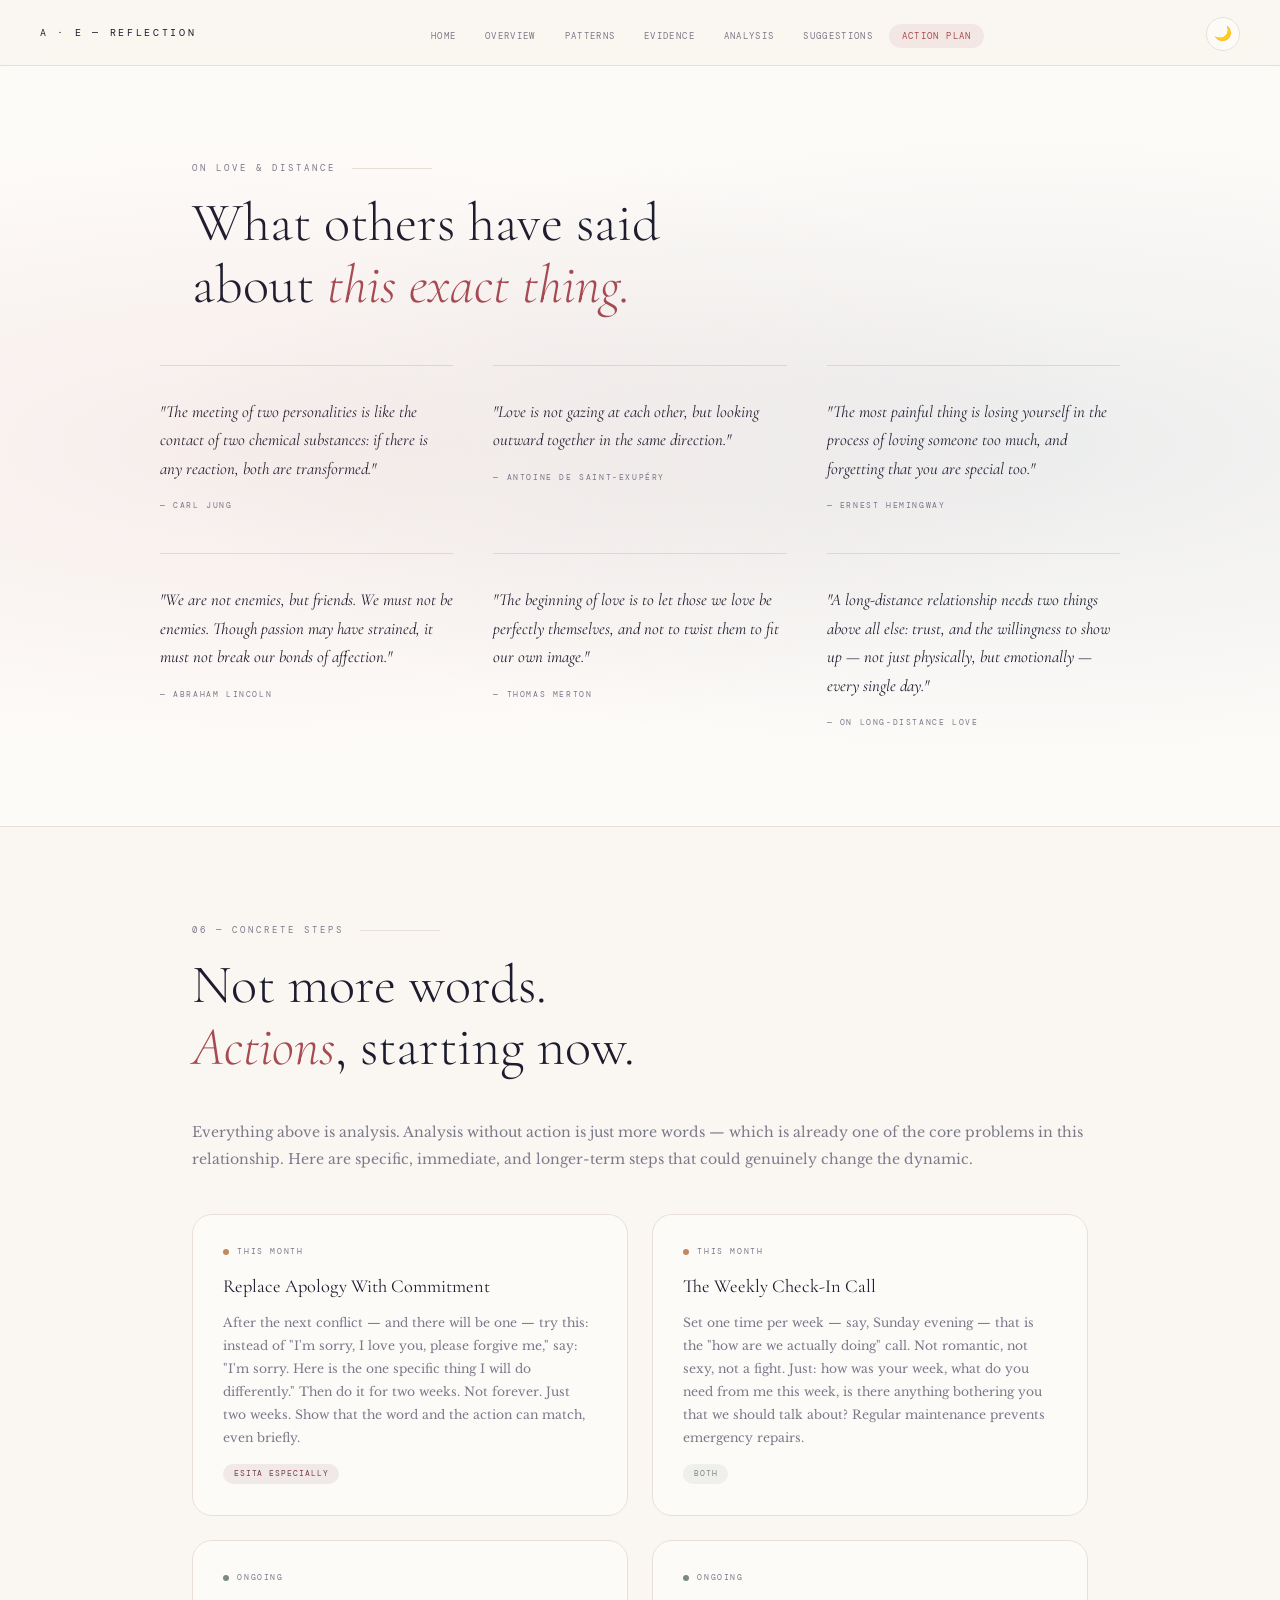
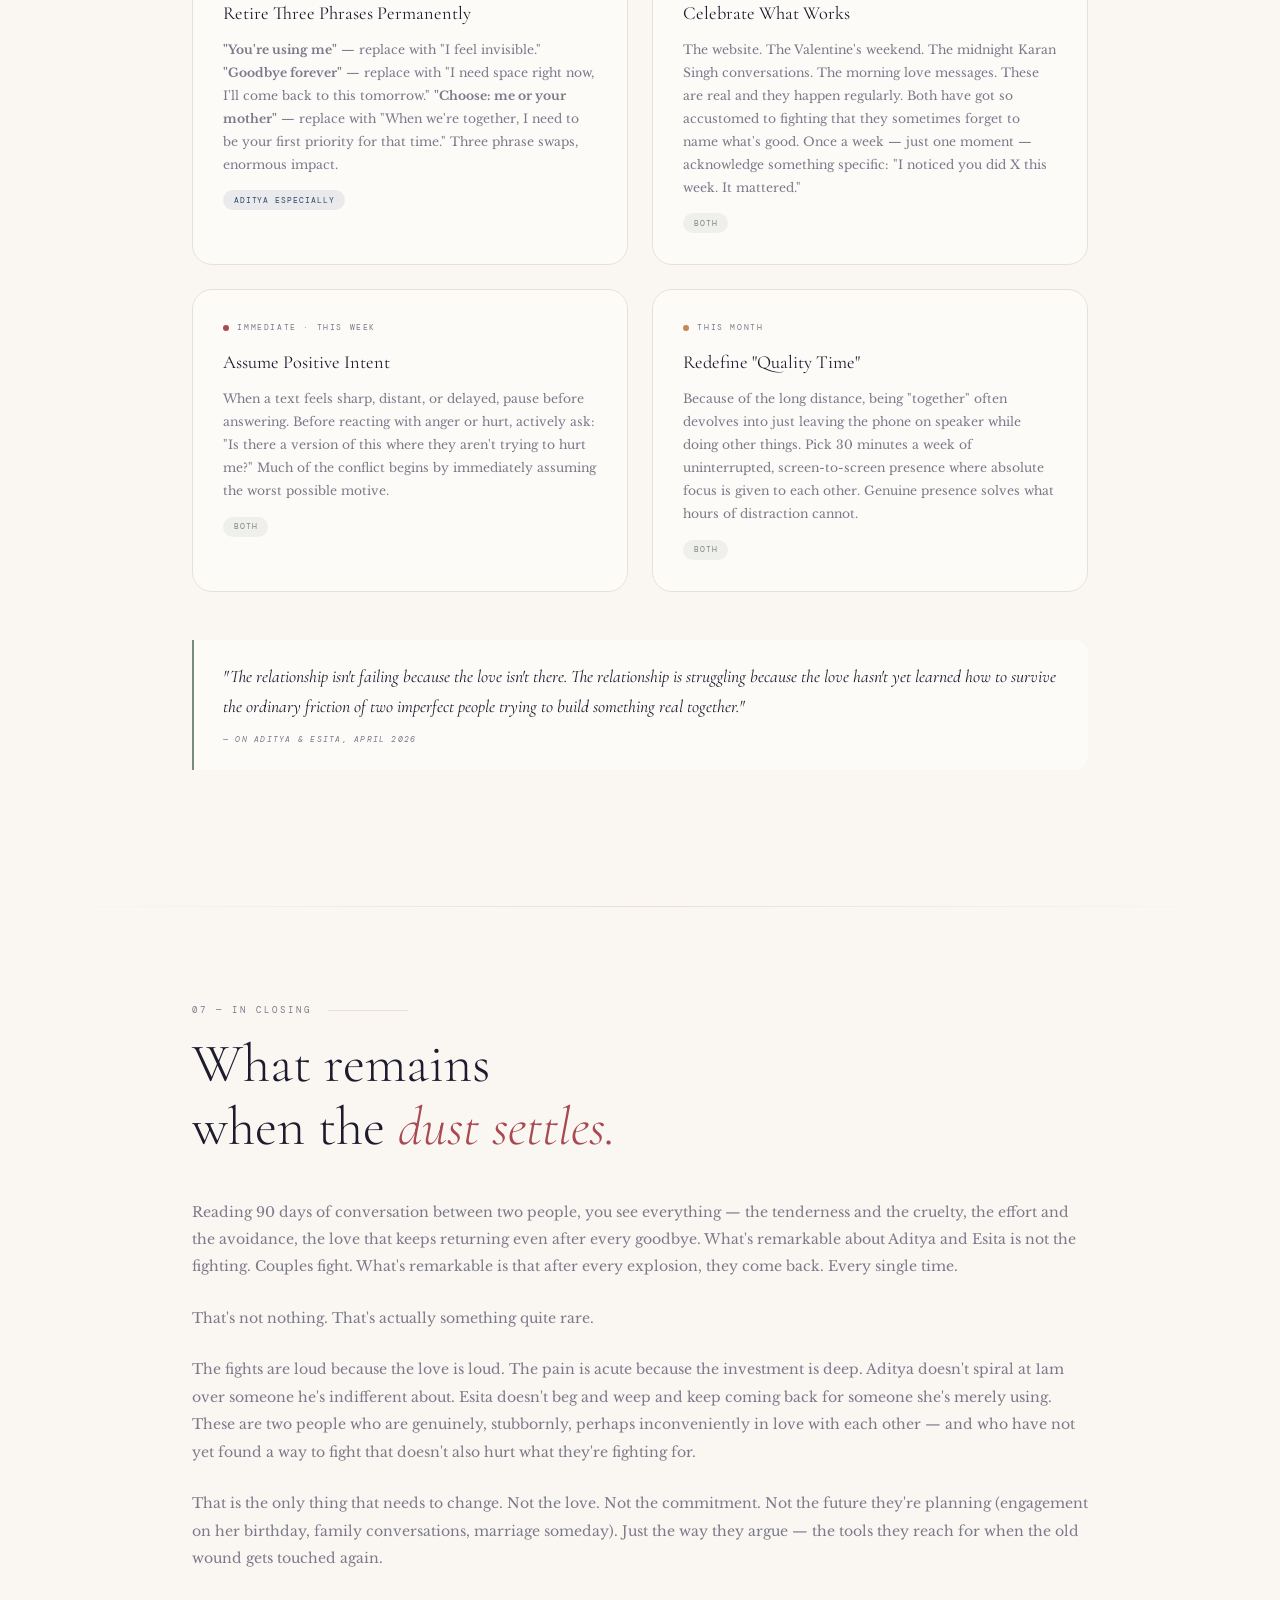
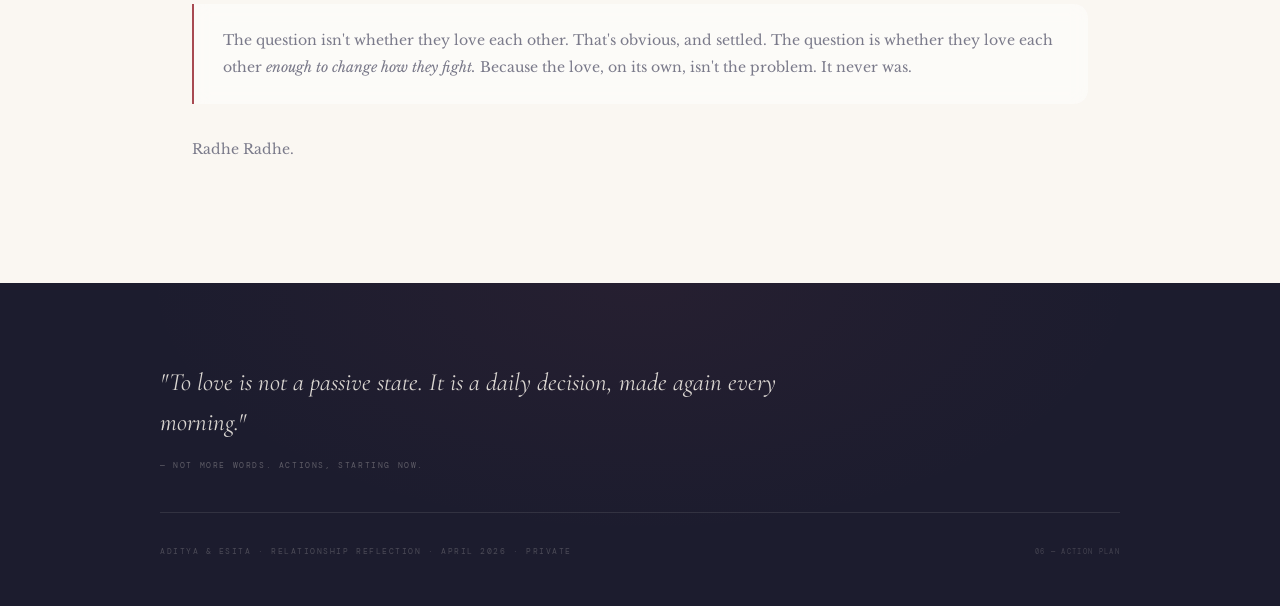
==== actions.html @ 151e49ff "first commit" ====
<!doctype html>
<html lang="en">
  <head>
    <meta charset="UTF-8" />
    <meta name="viewport" content="width=device-width, initial-scale=1.0" />
    <title>A Reflection - Action Plan</title>
    <link rel="preconnect" href="https://fonts.googleapis.com" />
    <link
      href="https://fonts.googleapis.com/css2?family=Cormorant+Garamond:ital,wght@0,300;0,400;0,600;1,300;1,400&family=DM+Mono:wght@300;400&family=Libre+Baskerville:ital@0;1&display=swap"
      rel="stylesheet"
    />
    <link rel="stylesheet" href="style.css" />
  </head>
  <body>
    <div id="progress-bar"></div>

    <nav>
      <span class="nav-title">A · E — Reflection</span>
      <ul class="nav-links">
        <li><a href="index.html">Home</a></li>
        <li><a href="overview.html">Overview</a></li>
        <li><a href="patterns.html">Patterns</a></li>
        <li><a href="evidence.html">Evidence</a></li>
        <li><a href="analysis.html">Analysis</a></li>
        <li><a href="suggestions.html">Suggestions</a></li>
        <li><a href="actions.html">Action Plan</a></li>
      </ul>
      <div class="nav-controls">
        <button
          class="theme-toggle"
          id="theme-toggle"
          title="Dark mode"
          aria-label="Toggle theme"
        >
          🌙
        </button>
        <div class="nav-hamburger" role="button" aria-label="Menu" tabindex="0">
          <span></span>
          <span></span>
          <span></span>
        </div>
      </div>
    </nav>

    <div class="mobile-menu">
      <a href="index.html">Home</a>
      <a href="overview.html">Overview</a>
      <a href="patterns.html">Patterns</a>
      <a href="evidence.html">Evidence</a>
      <a href="analysis.html">Analysis</a>
      <a href="suggestions.html">Suggestions</a>
      <a href="actions.html">Action Plan</a>
    </div>

    <!-- PHILOSOPHICAL INTERLUDE -->
    <div class="full-width-section philosophy-section fade-in">
      <div style="max-width: var(--max-w); margin: 0 auto; padding: 0 2rem">
        <p class="section-label">
          On Love & Distance
        </p>
        <h2 class="section-title">
          What others have said<br />about <em>this exact thing.</em>
        </h2>
      </div>
      <div class="phil-grid">
        <div class="phil-card">
          <p class="phil-quote">
            "The meeting of two personalities is like the contact of two
            chemical substances: if there is any reaction, both are
            transformed."
          </p>
          <p class="phil-author">— Carl Jung</p>
        </div>
        <div class="phil-card">
          <p class="phil-quote">
            "Love is not gazing at each other, but looking outward together in
            the same direction."
          </p>
          <p class="phil-author">— Antoine de Saint-Exupéry</p>
        </div>
        <div class="phil-card">
          <p class="phil-quote">
            "The most painful thing is losing yourself in the process of loving
            someone too much, and forgetting that you are special too."
          </p>
          <p class="phil-author">— Ernest Hemingway</p>
        </div>
        <div class="phil-card">
          <p class="phil-quote">
            "We are not enemies, but friends. We must not be enemies. Though
            passion may have strained, it must not break our bonds of
            affection."
          </p>
          <p class="phil-author">— Abraham Lincoln</p>
        </div>
        <div class="phil-card">
          <p class="phil-quote">
            "The beginning of love is to let those we love be perfectly
            themselves, and not to twist them to fit our own image."
          </p>
          <p class="phil-author">— Thomas Merton</p>
        </div>
        <div class="phil-card">
          <p class="phil-quote">
            "A long-distance relationship needs two things above all else:
            trust, and the willingness to show up — not just physically, but
            emotionally — every single day."
          </p>
          <p class="phil-author">— On long-distance love</p>
        </div>
      </div>
    </div>

    <!-- ACTION PLAN -->
    <section id="actions">
      <p class="section-label fade-in">06 — Concrete Steps</p>
      <h2 class="section-title fade-in">
        Not more words.<br /><em>Actions</em>, starting now.
      </h2>

      <div class="analysis-body fade-in">
        <p>
          Everything above is analysis. Analysis without action is just more
          words — which is already one of the core problems in this
          relationship. Here are specific, immediate, and longer-term steps that
          could genuinely change the dynamic.
        </p>
      </div>

      <div class="action-grid fade-in">
        <div class="action-card">
          <div class="action-priority">
            <span class="priority-dot priority-med"></span> This Month
          </div>
          <p class="action-title">Replace Apology With Commitment</p>
          <p class="action-body">
            After the next conflict — and there will be one — try this: instead
            of "I'm sorry, I love you, please forgive me," say: "I'm sorry. Here
            is the one specific thing I will do differently." Then do it for two
            weeks. Not forever. Just two weeks. Show that the word and the
            action can match, even briefly.
          </p>
          <span class="action-who who-esita">Esita especially</span>
        </div>

        <div class="action-card">
          <div class="action-priority">
            <span class="priority-dot priority-med"></span> This Month
          </div>
          <p class="action-title">The Weekly Check-In Call</p>
          <p class="action-body">
            Set one time per week — say, Sunday evening — that is the "how are
            we actually doing" call. Not romantic, not sexy, not a fight. Just:
            how was your week, what do you need from me this week, is there
            anything bothering you that we should talk about? Regular
            maintenance prevents emergency repairs.
          </p>
          <span class="action-who who-both">Both</span>
        </div>

        <div class="action-card">
          <div class="action-priority">
            <span class="priority-dot priority-low"></span> Ongoing
          </div>
          <p class="action-title">Retire Three Phrases Permanently</p>
          <p class="action-body">
            <strong>"You're using me"</strong> — replace with "I feel
            invisible." <strong>"Goodbye forever"</strong> — replace with "I
            need space right now, I'll come back to this tomorrow."
            <strong>"Choose: me or your mother"</strong> — replace with "When
            we're together, I need to be your first priority for that time."
            Three phrase swaps, enormous impact.
          </p>
          <span class="action-who who-aditya">Aditya especially</span>
        </div>

        <div class="action-card">
          <div class="action-priority">
            <span class="priority-dot priority-low"></span> Ongoing
          </div>
          <p class="action-title">Celebrate What Works</p>
          <p class="action-body">
            The website. The Valentine's weekend. The midnight Karan Singh
            conversations. The morning love messages. These are real and they
            happen regularly. Both have got so accustomed to fighting that they
            sometimes forget to name what's good. Once a week — just one moment
            — acknowledge something specific: "I noticed you did X this week. It
            mattered."
          </p>
          <span class="action-who who-both">Both</span>
        </div>

        <div class="action-card">
          <div class="action-priority">
            <span class="priority-dot priority-high"></span> Immediate · This Week
          </div>
          <p class="action-title">Assume Positive Intent</p>
          <p class="action-body">
            When a text feels sharp, distant, or delayed, pause before answering. Before reacting with anger or hurt, actively ask: "Is there a version of this where they aren't trying to hurt me?" Much of the conflict begins by immediately assuming the worst possible motive.
          </p>
          <span class="action-who who-both">Both</span>
        </div>

        <div class="action-card">
          <div class="action-priority">
            <span class="priority-dot priority-med"></span> This Month
          </div>
          <p class="action-title">Redefine "Quality Time"</p>
          <p class="action-body">
            Because of the long distance, being "together" often devolves into just leaving the phone on speaker while doing other things. Pick 30 minutes a week of uninterrupted, screen-to-screen presence where absolute focus is given to each other. Genuine presence solves what hours of distraction cannot.
          </p>
          <span class="action-who who-both">Both</span>
        </div>
      </div>

      <div class="quote-block fade-in" style="margin-top: 3rem">
        <p>
          "The relationship isn't failing because the love isn't there. The
          relationship is struggling because the love hasn't yet learned how to
          survive the ordinary friction of two imperfect people trying to build
          something real together."
        </p>
        <p class="quote-attr">— On Aditya & Esita, April 2026</p>
      </div>
    </section>

    <div class="divider"></div>

    <!-- FINAL REFLECTION -->
    <section>
      <p class="section-label fade-in">07 — In Closing</p>
      <h2 class="section-title fade-in">
        What remains<br />when the <em>dust settles.</em>
      </h2>

      <div class="analysis-body fade-in">
        <p>
          Reading 90 days of conversation between two people, you see everything
          — the tenderness and the cruelty, the effort and the avoidance, the
          love that keeps returning even after every goodbye. What's remarkable
          about Aditya and Esita is not the fighting. Couples fight. What's
          remarkable is that after every explosion, they come back. Every single
          time.
        </p>

        <p>That's not nothing. That's actually something quite rare.</p>

        <p>
          The fights are loud because the love is loud. The pain is acute
          because the investment is deep. Aditya doesn't spiral at 1am over
          someone he's indifferent about. Esita doesn't beg and weep and keep
          coming back for someone she's merely using. These are two people who
          are genuinely, stubbornly, perhaps inconveniently in love with each
          other — and who have not yet found a way to fight that doesn't also
          hurt what they're fighting for.
        </p>

        <p>
          That is the only thing that needs to change. Not the love. Not the
          commitment. Not the future they're planning (engagement on her
          birthday, family conversations, marriage someday). Just the way they
          argue — the tools they reach for when the old wound gets touched
          again.
        </p>

        <div class="highlight">
          <p>
            The question isn't whether they love each other. That's obvious, and
            settled. The question is whether they love each other
            <em>enough to change how they fight.</em> Because the love, on its
            own, isn't the problem. It never was.
          </p>
        </div>

        <p>Radhe Radhe.</p>
      </div>
    </section>

    <footer>
      <div class="footer-inner">
        <div class="footer-top">
          <div>
            <p class="footer-quote">
              "To love is not a passive state. It is a daily decision, made
              again every morning."
            </p>
            <p class="footer-quote-attr">
              — Not more words. Actions, starting now.
            </p>
          </div>
          <nav class="footer-nav" aria-label="Footer navigation">
            <a href="index.html">Home</a>
            <a href="overview.html">Overview</a>
            <a href="patterns.html">Patterns</a>
            <a href="evidence.html">Evidence</a>
            <a href="analysis.html">Analysis</a>
            <a href="suggestions.html">Suggestions</a>
            <a href="actions.html">Action Plan</a>
          </nav>
        </div>
        <div class="footer-bottom">
          <p class="footer-note">
            Aditya &amp; Esita · Relationship Reflection · April 2026 · Private
          </p>
          <p class="footer-page-tag">06 — Action Plan</p>
        </div>
      </div>
    </footer>

    <script src="script.js"></script>
  </body>
</html>
---- style.css ----
/* ============================
   A & E — Reflection | CSS
   ============================ */

/* CSS Variables - Light Mode */
:root {
  --ink: #1c1c2e;
  --paper: #f5f0e8;
  --cream: #faf7f2;
  --muted: #7a7a8a;
  --light-muted: #b8b8c8;
  --border: #e8e0d8;
  --rose: #a84a52;
  --warm: #c4885a;
  --sage: #7a8c7e;
  --aditya: #2c4a6e;
  --esita: #7a3d4a;
  --nav-bg: rgba(250,247,242,0.94);
  --card-bg: rgba(255,255,255,0.45);
  --card-solid: rgba(255,255,255,0.88);
  --shadow-sm: 0 2px 12px rgba(0,0,0,0.05);
  --shadow-md: 0 8px 32px rgba(0,0,0,0.08);
  --shadow-lg: 0 20px 56px rgba(0,0,0,0.12);
  --font-serif: 'Cormorant Garamond', Georgia, serif;
  --font-sans: 'Libre Baskerville', serif;
  --font-mono: 'DM Mono', monospace;
  --max-w: 960px;
  --nav-h: 64px;
  --ease: cubic-bezier(0.4,0,0.2,1);
  --bounce: cubic-bezier(0.175,0.885,0.32,1.275);
}

[data-theme="dark"] {
  --ink: #e2dbd0;
  --paper: #0e0e1c;
  --cream: #12121f;
  --muted: #8a8a9e;
  --light-muted: #555565;
  --border: #242438;
  --rose: #d4747e;
  --warm: #e8a872;
  --sage: #8aac8e;
  --aditya: #6a9ace;
  --esita: #d4788a;
  --nav-bg: rgba(12,12,20,0.96);
  --card-bg: rgba(255,255,255,0.04);
  --card-solid: rgba(255,255,255,0.07);
  --shadow-sm: 0 2px 12px rgba(0,0,0,0.4);
  --shadow-md: 0 8px 32px rgba(0,0,0,0.5);
  --shadow-lg: 0 20px 56px rgba(0,0,0,0.6);
}

/* ============================
   RESET
   ============================ */
*,*::before,*::after { box-sizing:border-box; margin:0; padding:0; }
html { scroll-behavior:smooth; }
body {
  font-family: var(--font-sans);
  background: var(--cream);
  color: var(--ink);
  line-height: 1.7;
  padding-top: var(--nav-h);
  transition: background 0.4s var(--ease), color 0.4s var(--ease);
  overflow-x: hidden;
}
a { color:inherit; text-decoration:none; }

/* ============================
   PROGRESS BAR
   ============================ */
#progress-bar {
  position: fixed;
  top: 0; left: 0;
  height: 2px;
  width: 0%;
  background: linear-gradient(90deg, var(--rose), var(--warm), var(--sage));
  z-index: 1000;
  box-shadow: 0 0 8px var(--rose);
  transition: width 0.1s;
}

/* ============================
   NAVIGATION
   ============================ */
nav {
  position: fixed;
  top: 2px; left: 0; right: 0;
  height: var(--nav-h);
  background: var(--nav-bg);
  backdrop-filter: blur(18px) saturate(180%);
  -webkit-backdrop-filter: blur(18px) saturate(180%);
  border-bottom: 1px solid var(--border);
  display: flex;
  align-items: center;
  justify-content: space-between;
  padding: 0 2.5rem;
  z-index: 200;
  transition: background 0.4s, border-color 0.4s;
}
.nav-title {
  font-family: var(--font-mono);
  font-size: 0.6rem;
  letter-spacing: 0.28em;
  text-transform: uppercase;
  color: var(--ink);
  white-space: nowrap;
  flex-shrink: 0;
}
.nav-links {
  display: flex;
  list-style: none;
  gap: 0.2rem;
  align-items: center;
}
.nav-links a {
  font-family: var(--font-mono);
  font-size: 0.56rem;
  letter-spacing: 0.15em;
  text-transform: uppercase;
  color: var(--muted);
  padding: 0.38rem 0.8rem;
  border-radius: 20px;
  transition: all 0.18s;
}
.nav-links a:hover,
.nav-links a.active { color: var(--rose); background: rgba(168,74,82,0.09); }
.nav-controls { display:flex; align-items:center; gap:0.6rem; flex-shrink:0; }

/* Theme Toggle */
.theme-toggle {
  width: 34px; height: 34px;
  border: 1px solid var(--border);
  border-radius: 50%;
  background: var(--card-bg);
  cursor: pointer;
  display: flex; align-items:center; justify-content:center;
  font-size: 0.9rem;
  transition: all 0.25s;
  color: var(--muted);
}
.theme-toggle:hover {
  border-color: var(--rose);
  color: var(--rose);
  transform: rotate(20deg) scale(1.1);
  background: rgba(168,74,82,0.07);
}

/* Hamburger */
.nav-hamburger {
  display: none;
  flex-direction: column;
  justify-content: center;
  gap: 5px;
  width: 34px; height: 34px;
  cursor: pointer;
  padding: 6px;
  border-radius: 8px;
  transition: all 0.2s;
}
.nav-hamburger span {
  display: block;
  width: 100%; height: 1.5px;
  background: var(--ink);
  border-radius: 2px;
  transition: all 0.28s var(--ease);
  transform-origin: center;
}
.nav-hamburger.open span:nth-child(1) { transform: translateY(6.5px) rotate(45deg); }
.nav-hamburger.open span:nth-child(2) { opacity:0; transform:scaleX(0); }
.nav-hamburger.open span:nth-child(3) { transform: translateY(-6.5px) rotate(-45deg); }

/* Mobile Menu */
.mobile-menu {
  position: fixed;
  top: var(--nav-h); left:0; right:0; bottom:0;
  background: var(--cream);
  z-index: 150;
  display: flex;
  flex-direction: column;
  align-items: center;
  justify-content: center;
  gap: 2.5rem;
  transform: translateX(100%);
  transition: transform 0.4s var(--ease);
}
.mobile-menu.open { transform: translateX(0); }
.mobile-menu a {
  font-family: var(--font-serif);
  font-size: 2.2rem;
  font-style: italic;
  color: var(--ink);
  transition: color 0.18s;
}
.mobile-menu a:hover { color: var(--rose); }
.mobile-menu .mobile-divider { width:30px; height:1px; background:var(--border); }

/* ============================
   HERO (HOME)
   ============================ */
.hero {
  min-height: calc(100vh - var(--nav-h));
  display: flex;
  flex-direction: column;
  align-items: center;
  justify-content: center;
  text-align: center;
  padding: 4rem 2rem 6rem;
  position: relative;
  overflow: hidden;
}
.hero-bg-orb {
  position: absolute;
  border-radius: 50%;
  pointer-events: none;
}
.hero-bg-orb-1 {
  width: 700px; height: 700px;
  background: radial-gradient(circle, rgba(168,74,82,0.06) 0%, transparent 68%);
  top: -180px; right: -220px;
  animation: orb 14s ease-in-out infinite;
}
.hero-bg-orb-2 {
  width: 550px; height: 550px;
  background: radial-gradient(circle, rgba(44,74,110,0.06) 0%, transparent 68%);
  bottom: -130px; left: -180px;
  animation: orb 18s ease-in-out infinite reverse;
}
@keyframes orb {
  0%,100% { transform: translate(0,0) scale(1); }
  33% { transform: translate(30px,-30px) scale(1.06); }
  66% { transform: translate(-20px,20px) scale(0.95); }
}
.deco-circle {
  position:absolute; border-radius:50%; pointer-events:none;
  animation: orb 22s ease-in-out infinite;
}
.dc1 { width:380px;height:380px; border:1px solid rgba(168,74,82,0.12); top:6%;right:8%; animation-delay:-4s; }
.dc2 { width:280px;height:280px; border:1px solid rgba(44,74,110,0.1); bottom:8%;left:4%; animation-delay:-11s; }

.hero-eyebrow {
  font-family: var(--font-mono);
  font-size: 0.58rem;
  letter-spacing: 0.35em;
  text-transform: uppercase;
  color: var(--rose);
  margin-bottom: 1.75rem;
  opacity: 0;
  animation: fadeUp 0.8s ease forwards 0.15s;
}
.hero-date {
  font-family: var(--font-mono);
  font-size: 0.56rem;
  letter-spacing: 0.28em;
  text-transform: uppercase;
  color: var(--muted);
  margin-bottom: 2rem;
  opacity: 0;
  animation: fadeUp 0.8s ease forwards 0.2s;
}
.hero-names {
  display: flex;
  align-items: center;
  justify-content: center;
  gap: 1.2rem;
  margin-bottom: 1.5rem;
  flex-wrap: wrap;
}
.hero-title {
  font-family: var(--font-serif);
  font-size: clamp(4rem, 11vw, 8.5rem);
  font-weight: 300;
  font-style: italic;
  line-height: 1;
  color: var(--ink);
  opacity: 0;
  animation: fadeUp 0.8s ease forwards;
}
.hero-title:first-child { animation-delay:0.35s; }
.hero-title:last-child  { animation-delay:0.65s; }
.hero-amp {
  font-family: var(--font-serif);
  font-size: clamp(2.5rem, 6vw, 5rem);
  color: var(--rose);
  line-height: 1;
  opacity: 0;
  animation: fadeUp 0.8s ease forwards 0.5s;
}
.hero-subtitle {
  font-size: clamp(0.82rem, 1.5vw, 0.96rem);
  color: var(--muted);
  max-width: 540px;
  line-height: 1.95;
  margin: 0 auto 2rem;
  opacity: 0;
  animation: fadeUp 0.8s ease forwards 0.8s;
}
.hero-rule {
  width: 36px; height: 1px;
  background: var(--rose);
  margin: 0 auto 2.5rem;
  opacity: 0;
  animation: fadeUp 0.8s ease forwards 0.75s;
}
.hero-cta {
  display: flex;
  gap: 0.85rem;
  justify-content: center;
  flex-wrap: wrap;
  margin-bottom: 3rem;
  opacity: 0;
  animation: fadeUp 0.8s ease forwards 1s;
}
.cta-btn {
  font-family: var(--font-mono);
  font-size: 0.56rem;
  letter-spacing: 0.2em;
  text-transform: uppercase;
  padding: 0.75rem 2rem;
  border-radius: 30px;
  cursor: pointer;
  border: none;
  display: inline-flex;
  align-items: center;
  gap: 0.5rem;
  transition: all 0.28s var(--ease);
}
.cta-primary {
  background: var(--rose);
  color: #fff;
  box-shadow: 0 4px 20px rgba(168,74,82,0.3);
}
.cta-primary:hover { transform: translateY(-3px); box-shadow: 0 8px 28px rgba(168,74,82,0.4); }
.cta-secondary {
  background: transparent;
  color: var(--ink);
  border: 1px solid var(--border);
}
.cta-secondary:hover { border-color: var(--ink); background: rgba(0,0,0,0.04); transform: translateY(-3px); }

.hero-meta {
  display: flex;
  justify-content: center;
  flex-wrap: wrap;
  border: 1px solid var(--border);
  border-radius: 24px;
  overflow: hidden;
  background: var(--card-bg);
  backdrop-filter: blur(12px);
  opacity: 0;
  animation: fadeUp 0.8s ease forwards 1.15s;
}
.meta-item {
  padding: 1.6rem 2.5rem;
  border-right: 1px solid var(--border);
  transition: background 0.2s;
}
.meta-item:last-child { border-right: none; }
.meta-item:hover { background: rgba(168,74,82,0.04); }
.meta-num {
  display: block;
  font-family: var(--font-serif);
  font-size: 2.4rem;
  font-weight: 300;
  color: var(--ink);
  line-height: 1;
  margin-bottom: 0.4rem;
}
.meta-label {
  display: block;
  font-family: var(--font-mono);
  font-size: 0.5rem;
  letter-spacing: 0.14em;
  text-transform: uppercase;
  color: var(--muted);
}
.hero-scroll {
  position: absolute;
  bottom: 2rem; left: 50%;
  transform: translateX(-50%);
  display: flex;
  flex-direction: column;
  align-items: center;
  gap: 0.5rem;
  opacity: 0;
  animation: fadeUp 0.8s ease forwards 1.4s;
}
.hero-scroll-line {
  width: 1px; height: 44px;
  background: linear-gradient(to bottom, transparent, var(--rose));
  animation: scrollPulse 2s ease-in-out infinite;
}
.hero-scroll-label {
  font-family: var(--font-mono);
  font-size: 0.48rem;
  letter-spacing: 0.22em;
  text-transform: uppercase;
  color: var(--light-muted);
}
@keyframes scrollPulse {
  0%,100% { opacity:0.4; transform:scaleY(1); }
  50% { opacity:1; transform:scaleY(1.12); }
}

/* ============================
   DIVIDER
   ============================ */
.divider {
  height: 1px;
  background: linear-gradient(90deg, transparent, var(--border), transparent);
  margin: 0 2rem;
}

/* ============================
   SECTION BASE
   ============================ */
section {
  max-width: var(--max-w);
  margin: 0 auto;
  padding: 6rem 2rem;
}
.section-label {
  font-family: var(--font-mono);
  font-size: 0.54rem;
  letter-spacing: 0.35em;
  text-transform: uppercase;
  color: var(--muted);
  margin-bottom: 1rem;
  display: flex;
  align-items: center;
  gap: 1rem;
}
.section-label::after { content:''; flex:1; max-width:80px; height:1px; background:var(--border); }
.section-title {
  font-family: var(--font-serif);
  font-size: clamp(2rem, 5vw, 3.4rem);
  font-weight: 300;
  line-height: 1.15;
  color: var(--ink);
  margin-bottom: 2.5rem;
}
.section-title em { color: var(--rose); font-style: italic; }

/* ============================
   ANALYSIS BODY
   ============================ */
.analysis-body p {
  font-size: 0.88rem;
  line-height: 1.95;
  color: var(--muted);
  margin-bottom: 1.5rem;
}
.highlight {
  border-left: 2px solid var(--rose);
  padding: 1.4rem 1.8rem;
  margin: 2rem 0;
  background: var(--card-bg);
  backdrop-filter: blur(8px);
  border-radius: 0 14px 14px 0;
}
.highlight p { margin-bottom: 0 !important; }
.quote-block {
  border-left: 2px solid var(--sage);
  padding: 1.4rem 1.8rem;
  margin: 2.5rem 0;
  background: var(--card-bg);
  border-radius: 0 14px 14px 0;
}
.quote-block p {
  font-family: var(--font-serif);
  font-size: 1.1rem;
  font-style: italic;
  line-height: 1.7;
  color: var(--ink);
  margin-bottom: 0.7rem;
}
.quote-attr {
  font-family: var(--font-mono) !important;
  font-size: 0.52rem !important;
  letter-spacing: 0.15em;
  color: var(--muted) !important;
  text-transform: uppercase;
  margin-bottom: 0 !important;
}

/* ============================
   OVERVIEW GRID
   ============================ */
.overview-grid { display:grid; grid-template-columns:1fr 1fr; gap:2rem; margin:2.5rem 0; }
.person-card {
  padding: 2.4rem;
  border: 1px solid var(--border);
  border-radius: 22px;
  background: var(--card-bg);
  backdrop-filter: blur(12px);
  transition: all 0.4s var(--ease);
  position: relative;
  overflow: hidden;
}
.person-card::after {
  content:'';
  position:absolute; top:0; left:0; right:0; height:3px;
  border-radius:22px 22px 0 0;
}
.card-aditya::after { background: var(--aditya); }
.card-esita::after { background: var(--esita); }
.person-card:hover { transform:translateY(-8px); box-shadow:var(--shadow-lg); background:var(--card-solid); }
.person-name { font-family:var(--font-serif); font-size:1.85rem; font-weight:400; margin-bottom:0.3rem; }
.card-aditya .person-name { color: var(--aditya); }
.card-esita .person-name { color: var(--esita); }
.person-role {
  font-family: var(--font-mono);
  font-size: 0.5rem;
  letter-spacing: 0.14em;
  color: var(--muted);
  text-transform: uppercase;
  margin-bottom: 1.4rem;
  padding-bottom: 1rem;
  border-bottom: 1px solid var(--border);
}
.trait-list { list-style:none; display:flex; flex-direction:column; gap:0.65rem; }
.trait-list li {
  font-size: 0.81rem;
  color: var(--muted);
  line-height: 1.6;
  padding-left: 1rem;
  position: relative;
}
.trait-list li::before { content:'–'; position:absolute; left:0; color:var(--light-muted); }

/* ============================
   CYCLE
   ============================ */
.cycle-container {
  display: flex;
  margin: 2.5rem 0;
  overflow-x: auto;
  padding-bottom: 4px;
}
.cycle-container::-webkit-scrollbar { height:3px; }
.cycle-container::-webkit-scrollbar-thumb { background:var(--rose); border-radius:3px; }
.cycle-step {
  flex: 1;
  min-width: 175px;
  padding: 1.4rem 1.2rem;
  border: 1px solid var(--border);
  border-right: none;
  background: var(--card-bg);
  position: relative;
  transition: background 0.2s;
}
.cycle-step:first-child { border-radius: 14px 0 0 14px; }
.cycle-step:last-child { border-right: 1px solid var(--border); border-radius: 0 14px 14px 0; }
.cycle-step:hover { background: var(--card-solid); z-index:1; }
.cycle-step::after {
  content:'→';
  position:absolute; right:-13px; top:50%;
  transform:translateY(-50%);
  color:var(--rose); font-size:0.9rem;
  background:var(--cream); padding:2px; z-index:2;
}
.cycle-step:last-child::after { display:none; }
.cycle-num { display:block; font-family:var(--font-mono); font-size:0.5rem; letter-spacing:0.2em; color:var(--rose); margin-bottom:0.5rem; }
.cycle-name { display:block; font-family:var(--font-serif); font-size:1rem; color:var(--ink); margin-bottom:0.4rem; }
.cycle-desc { display:block; font-size:0.72rem; color:var(--muted); line-height:1.6; }

/* ============================
   PATTERN GRID
   ============================ */
.pattern-grid { display:grid; grid-template-columns:repeat(3,1fr); gap:1.4rem; margin:2.5rem 0; }
.pattern-card {
  padding: 1.7rem;
  border: 1px solid var(--border);
  border-radius: 18px;
  background: var(--card-bg);
  backdrop-filter: blur(8px);
  transition: all 0.4s var(--bounce);
}
.pattern-card:hover { transform:translateY(-6px) scale(1.02); box-shadow:var(--shadow-md); background:var(--card-solid); }
.pattern-icon { display:block; font-size:1.4rem; margin-bottom:0.9rem; }
.pattern-title { font-family:var(--font-serif); font-size:1rem; color:var(--ink); margin-bottom:0.45rem; }
.pattern-desc { font-size:0.76rem; color:var(--muted); line-height:1.7; }

/* ============================
   CHAT SYSTEM
   ============================ */
.chat-section {
  margin-bottom: 2rem;
  padding: 1.8rem;
  border: 1px solid var(--border);
  border-radius: 20px;
  background: var(--card-bg);
  backdrop-filter: blur(8px);
}
.chat-label {
  font-family: var(--font-mono);
  font-size: 0.52rem;
  letter-spacing: 0.2em;
  text-transform: uppercase;
  color: var(--rose);
  margin-bottom: 1.4rem;
  padding-bottom: 0.7rem;
  border-bottom: 1px solid var(--border);
}
.chat-thread { display:flex; flex-direction:column; gap:0.9rem; }
.chat-msg { display:flex; flex-direction:column; max-width:80%; gap:0.18rem; }
.chat-msg.aditya { align-self:flex-start; }
.chat-msg.esita { align-self:flex-end; align-items:flex-end; }
.chat-sender {
  font-family: var(--font-mono);
  font-size: 0.48rem;
  letter-spacing: 0.1em;
  text-transform: uppercase;
  color: var(--light-muted);
}
.chat-bubble {
  padding: 0.85rem 1.15rem;
  border-radius: 16px;
  font-size: 0.83rem;
  line-height: 1.65;
}
.chat-msg.aditya .chat-bubble {
  background: rgba(44,74,110,0.09);
  border-radius: 4px 16px 16px 16px;
}
.chat-msg.esita .chat-bubble {
  background: rgba(122,61,74,0.09);
  border-radius: 16px 4px 16px 16px;
}
[data-theme="dark"] .chat-msg.aditya .chat-bubble { background: rgba(106,154,206,0.13); }
[data-theme="dark"] .chat-msg.esita .chat-bubble { background: rgba(212,120,138,0.13); }
.chat-time { font-family:var(--font-mono); font-size:0.47rem; color:var(--light-muted); letter-spacing:0.1em; }
.chat-annotation {
  font-size: 0.74rem;
  color: var(--sage);
  font-style: italic;
  padding: 0.45rem 0.75rem;
  border-left: 2px solid var(--sage);
  margin: 0.2rem 0;
  background: rgba(122,140,126,0.06);
  border-radius: 0 8px 8px 0;
}

/* ============================
   TABS
   ============================ */
.tabs {
  display: flex;
  gap: 0.2rem;
  border-bottom: 1px solid var(--border);
  margin-bottom: 2rem;
  overflow-x: auto;
  padding-bottom: 0;
}
.tabs::-webkit-scrollbar { height: 2px; }
.tab-btn {
  font-family: var(--font-mono);
  font-size: 0.53rem;
  letter-spacing: 0.14em;
  text-transform: uppercase;
  padding: 0.6rem 1.1rem;
  border: none;
  background: transparent;
  color: var(--muted);
  cursor: pointer;
  border-bottom: 2px solid transparent;
  margin-bottom: -1px;
  transition: all 0.18s;
  border-radius: 8px 8px 0 0;
  white-space: nowrap;
}
.tab-btn:hover { color:var(--ink); background:rgba(0,0,0,0.03); }
.tab-btn.active { color:var(--rose); border-bottom-color:var(--rose); }
.tab-content { display:none; }
.tab-content.active { display:block; }

/* ============================
   BALANCE GRID
   ============================ */
.balance-grid { display:grid; grid-template-columns:1fr 1fr; gap:2rem; margin:2.5rem 0; }
.balance-card {
  padding: 2rem;
  border: 1px solid var(--border);
  border-radius: 20px;
  background: var(--card-bg);
  backdrop-filter: blur(10px);
  box-shadow: var(--shadow-sm);
  transition: all 0.3s;
}
.balance-card:hover { box-shadow:var(--shadow-md); background:var(--card-solid); }
.balance-card-title {
  font-family: var(--font-mono);
  font-size: 0.52rem;
  letter-spacing: 0.2em;
  text-transform: uppercase;
  margin-bottom: 1.4rem;
  padding-bottom: 0.7rem;
  border-bottom: 1px solid var(--border);
}
.balance-card-title.pos { color:var(--sage); }
.balance-card-title.neg { color:var(--rose); }
.balance-item { display:flex; align-items:center; gap:1rem; margin-bottom:1rem; }
.balance-label { font-size:0.74rem; color:var(--muted); flex:1; min-width:120px; }
.balance-bar-track { flex:2; height:3px; background:var(--border); border-radius:10px; overflow:hidden; }
.balance-bar-fill { height:100%; border-radius:10px; animation:barGrow 1.5s ease-out forwards; transform-origin:left; }
.fill-pos { background:linear-gradient(90deg,var(--sage),#9ab89e); }
.fill-neg { background:linear-gradient(90deg,var(--rose),#d4948c); }
@keyframes barGrow { from { width:0%; } }

/* ============================
   TIMELINE
   ============================ */
.timeline { position:relative; padding-left:2rem; }
.timeline::before {
  content:''; position:absolute; left:0; top:0; bottom:0;
  width:1px;
  background:linear-gradient(to bottom,var(--rose),var(--sage),transparent);
}
.timeline-item { position:relative; padding:0 0 2.5rem 2rem; }
.timeline-item::before {
  content:''; position:absolute; left:-4px; top:6px;
  width:8px; height:8px; border-radius:50%;
  background:var(--rose);
  box-shadow:0 0 0 3px var(--cream);
  transition: all 0.25s;
}
.timeline-item:hover::before { transform:scale(1.6); box-shadow:0 0 0 4px var(--cream),0 0 12px var(--rose); }
.timeline-date { font-family:var(--font-mono); font-size:0.52rem; letter-spacing:0.15em; text-transform:uppercase; color:var(--rose); margin-bottom:0.3rem; }
.timeline-event { font-family:var(--font-serif); font-size:1.1rem; color:var(--ink); margin-bottom:0.5rem; }
.timeline-note { font-size:0.79rem; color:var(--muted); line-height:1.78; }

/* ============================
   PHILOSOPHY SECTION
   ============================ */
.philosophy-section {
  background: var(--card-bg);
  padding: 6rem 2rem;
  position: relative;
  overflow: hidden;
  border-top: 1px solid var(--border);
  border-bottom: 1px solid var(--border);
}
.philosophy-section::before {
  content:''; position:absolute; inset:0; pointer-events:none;
  background:
    radial-gradient(ellipse at 20% 50%,rgba(168,74,82,0.08) 0%,transparent 60%),
    radial-gradient(ellipse at 80% 50%,rgba(44,74,110,0.08) 0%,transparent 60%);
}
.phil-grid {
  max-width: var(--max-w);
  margin: 3rem auto 0;
  display: grid;
  grid-template-columns: repeat(3,1fr);
  gap: 2.5rem;
}
.phil-card { border-top:1px solid var(--border); padding-top:2rem; transition:transform 0.4s; }
.phil-card:hover { transform:translateY(-6px); }
.phil-quote { font-family:var(--font-serif); font-size:1.05rem; font-style:italic; line-height:1.7; color:var(--ink); margin-bottom:1rem; }
.phil-author { font-family:var(--font-mono); font-size:0.5rem; letter-spacing:0.2em; color:var(--muted); text-transform:uppercase; }

/* ============================
   ACTION GRID
   ============================ */
.action-grid { display:grid; grid-template-columns:repeat(2,1fr); gap:1.5rem; margin:2.5rem 0; }
.action-card {
  padding: 1.9rem;
  border: 1px solid var(--border);
  border-radius: 20px;
  background: var(--card-bg);
  backdrop-filter: blur(8px);
  transition: all 0.4s var(--bounce);
  position: relative; overflow: hidden;
}
.action-card:hover { transform:translateY(-6px) scale(1.01); box-shadow:var(--shadow-md); background:var(--card-solid); }
.action-priority { font-family:var(--font-mono); font-size:0.5rem; letter-spacing:0.2em; text-transform:uppercase; margin-bottom:0.8rem; display:flex; align-items:center; gap:0.5rem; color:var(--muted); }
.priority-dot { width:6px; height:6px; border-radius:50%; }
.priority-high { background:var(--rose); }
.priority-med { background:var(--warm); }
.priority-low { background:var(--sage); }
.action-title { font-family:var(--font-serif); font-size:1.15rem; font-weight:400; margin-bottom:0.55rem; color:var(--ink); }
.action-body { font-size:0.77rem; color:var(--muted); line-height:1.87; }
.action-who { display:inline-block; font-family:var(--font-mono); font-size:0.48rem; letter-spacing:0.12em; padding:0.22rem 0.65rem; border-radius:20px; margin-top:0.9rem; text-transform:uppercase; }
.who-both { background:rgba(122,140,126,0.1); color:var(--sage); }
.who-aditya { background:rgba(44,74,110,0.09); color:var(--aditya); }
.who-esita { background:rgba(122,61,74,0.09); color:var(--esita); }

/* ============================
   SUGGESTION COLUMNS
   ============================ */
.suggestion-columns { display:grid; grid-template-columns:1fr 1fr; gap:3rem; }
.suggestion-col-title { font-family:var(--font-mono); font-size:0.53rem; letter-spacing:0.2em; text-transform:uppercase; margin-bottom:2rem; display:flex; align-items:center; gap:0.7rem; }
.col-dot { width:8px; height:8px; border-radius:50%; display:inline-block; }
.dot-aditya { background:var(--aditya); }
.dot-esita { background:var(--esita); }
.suggestion-item {
  margin-bottom: 1.6rem;
  padding: 1.4rem;
  border: 1px solid var(--border);
  border-radius: 16px;
  background: var(--card-bg);
  transition: all 0.28s;
}
.suggestion-item:hover { background:var(--card-solid); box-shadow:var(--shadow-sm); transform:translateX(5px); }
.suggestion-num { font-family:var(--font-mono); font-size:0.5rem; letter-spacing:0.1em; color:var(--rose); margin-bottom:0.3rem; }
.suggestion-title { font-family:var(--font-serif); font-size:1rem; color:var(--ink); margin-bottom:0.45rem; }
.evidence-tag { display:inline-block; font-family:var(--font-mono); font-size:0.48rem; letter-spacing:0.1em; padding:0.18rem 0.55rem; border-radius:4px; background:rgba(122,61,74,0.08); color:var(--esita); text-transform:uppercase; margin-bottom:0.65rem; }
.evidence-tag.blue { background:rgba(44,74,110,0.08); color:var(--aditya); }
.suggestion-body { font-size:0.77rem; color:var(--muted); line-height:1.87; }

/* ============================
   FOOTER — unique per page
   ============================ */
footer {
  background: var(--ink);
  color: var(--paper);
  padding: 5rem 2rem 3rem;
  position: relative;
  overflow: hidden;
  transition: background 0.4s;
}
[data-theme="dark"] footer { background: #08080f; }
footer::before {
  content:''; position:absolute; inset:0; pointer-events:none;
  background: radial-gradient(ellipse at 50% 0%,rgba(168,74,82,0.07) 0%,transparent 55%);
}
.footer-inner {
  max-width: var(--max-w);
  margin: 0 auto;
  position: relative;
  z-index: 1;
}
.footer-top {
  display: grid;
  grid-template-columns: 1fr auto;
  gap: 3rem;
  align-items: start;
  padding-bottom: 2.5rem;
  border-bottom: 1px solid rgba(245,240,232,0.1);
  margin-bottom: 2rem;
}
.footer-quote {
  font-family: var(--font-serif);
  font-style: italic;
  font-size: clamp(1.1rem,2.5vw,1.55rem);
  color: rgba(245,240,232,0.88);
  line-height: 1.6;
  max-width: 620px;
}
.footer-quote-attr {
  font-family: var(--font-mono);
  font-size: 0.5rem;
  letter-spacing: 0.2em;
  color: rgba(245,240,232,0.3);
  text-transform: uppercase;
  margin-top: 1rem;
}
.footer-nav {
  display: none;
}
.footer-nav a {
  font-family: var(--font-mono);
  font-size: 0.5rem;
  letter-spacing: 0.15em;
  text-transform: uppercase;
  color: rgba(245,240,232,0.35);
  transition: color 0.18s;
}
.footer-nav a:hover { color: var(--warm); }
.footer-bottom {
  display: flex;
  justify-content: space-between;
  align-items: center;
  flex-wrap: wrap;
  gap: 1rem;
}
.footer-note {
  font-family: var(--font-mono);
  font-size: 0.48rem;
  letter-spacing: 0.2em;
  color: rgba(245,240,232,0.22);
  text-transform: uppercase;
}
.footer-page-tag {
  font-family: var(--font-mono);
  font-size: 0.46rem;
  letter-spacing: 0.18em;
  color: rgba(245,240,232,0.18);
  text-transform: uppercase;
}

/* ============================
   ANIMATIONS
   ============================ */
@keyframes fadeUp {
  from { opacity:0; transform:translateY(26px); }
  to { opacity:1; transform:translateY(0); }
}
.fade-in { opacity:0; transform:translateY(28px); transition:opacity 0.72s var(--ease),transform 0.72s var(--ease); }
.fade-in.visible { opacity:1; transform:translateY(0); }

/* ============================
   TOOLTIP
   ============================ */
[data-tooltip] { position:relative; cursor:help; border-bottom:1px dashed var(--light-muted); }
[data-tooltip]::after {
  content:attr(data-tooltip);
  position:absolute; bottom:calc(100% + 10px); left:50%;
  transform:translateX(-50%) translateY(4px);
  background:var(--ink); color:var(--paper);
  font-family:var(--font-mono); font-size:0.53rem; letter-spacing:0.1em;
  padding:0.5rem 0.9rem; border-radius:8px;
  white-space:nowrap; opacity:0; pointer-events:none;
  transition:all 0.18s; z-index:10;
  box-shadow:var(--shadow-md);
}
[data-tooltip]:hover::after { opacity:1; transform:translateX(-50%) translateY(0); }

/* ============================
   RESPONSIVE — Tablet 960px
   ============================ */
@media (max-width: 960px) {
  .phil-grid { grid-template-columns:1fr 1fr; }
  .footer-top { grid-template-columns:1fr; }
  .footer-nav { flex-direction:row; flex-wrap:wrap; align-items:center; justify-content:flex-start; }
}

/* ============================
   RESPONSIVE — 768px
   ============================ */
@media (max-width: 768px) {
  :root { --nav-h:60px; }
  nav { padding:0 1.25rem; }
  .nav-links { display:none; }
  .nav-hamburger { display:flex; }
  .overview-grid,
  .balance-grid,
  .action-grid,
  .suggestion-columns { grid-template-columns:1fr; }
  .pattern-grid { grid-template-columns:1fr 1fr; }
  .phil-grid { grid-template-columns:1fr; }
  .cycle-step::after { content:'↓'; right:auto; left:50%; transform:translateX(-50%); top:auto; bottom:-18px; }
  .cycle-container { flex-direction:column; }
  .cycle-step { border:1px solid var(--border); border-radius:12px; margin-bottom:0.75rem; }
  .cycle-step:first-child,.cycle-step:last-child { border-radius:12px; }
  .meta-item { padding:1.2rem 1.4rem; }
  section { padding:4rem 1.25rem; }
  .chat-msg { max-width:92%; }
}

/* ============================
   RESPONSIVE — Mobile 480px
   ============================ */
@media (max-width: 480px) {
  :root { --nav-h:56px; }
  nav { padding:0 1rem; }
  .nav-title { font-size:0.52rem; letter-spacing:0.18em; }
  .pattern-grid { grid-template-columns:1fr; }
  .hero-meta { border-radius:16px; width:100%; }
  .meta-item { padding:1rem 1.1rem; flex:1 1 calc(50% - 1px); }
  .meta-num { font-size:2rem; }
  section { padding:3rem 1rem; }
  .action-card,.person-card,.balance-card,.suggestion-item { padding:1.4rem; }
  .footer-bottom { flex-direction:column; align-items:flex-start; }
  .footer-top { gap:1.5rem; }
  .hero { padding:3rem 1rem 5rem; }
  .hero-cta { flex-direction:column; align-items:center; }
  .cta-btn { width:100%; max-width:280px; justify-content:center; }
}
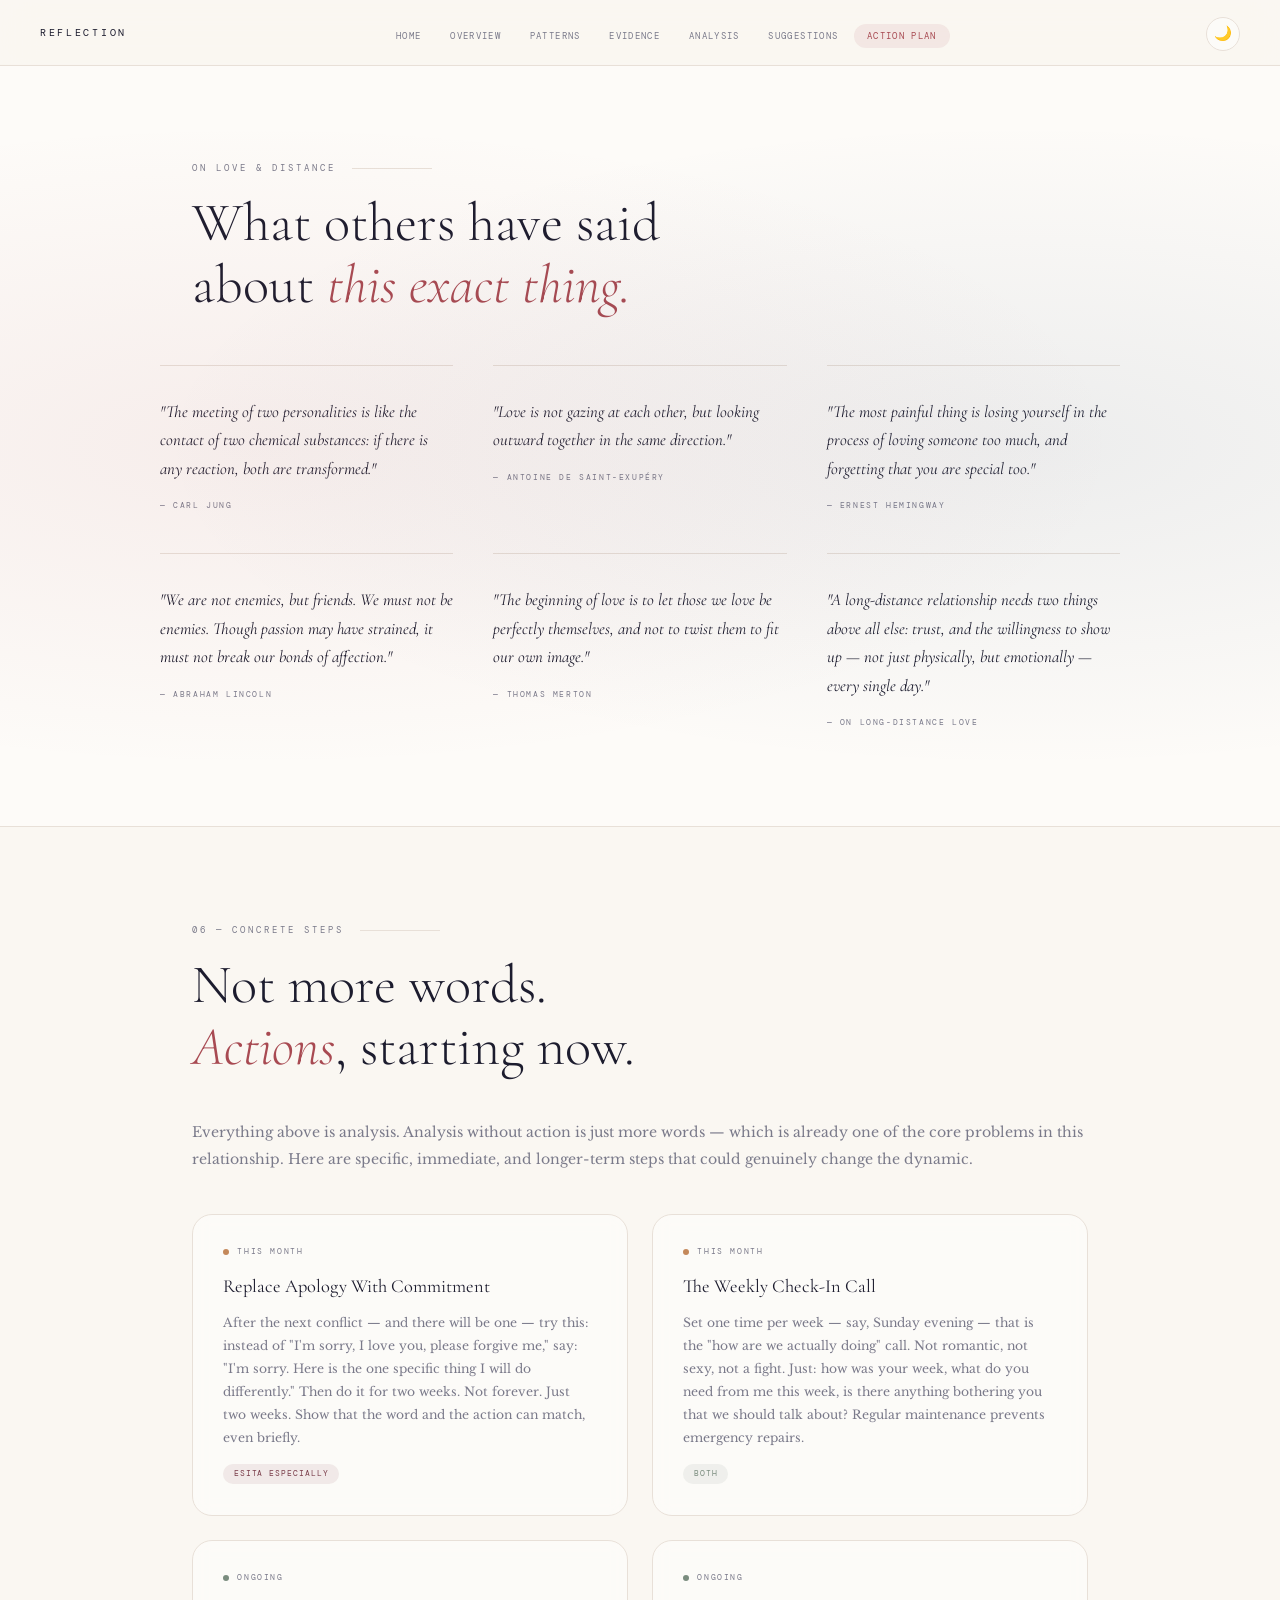
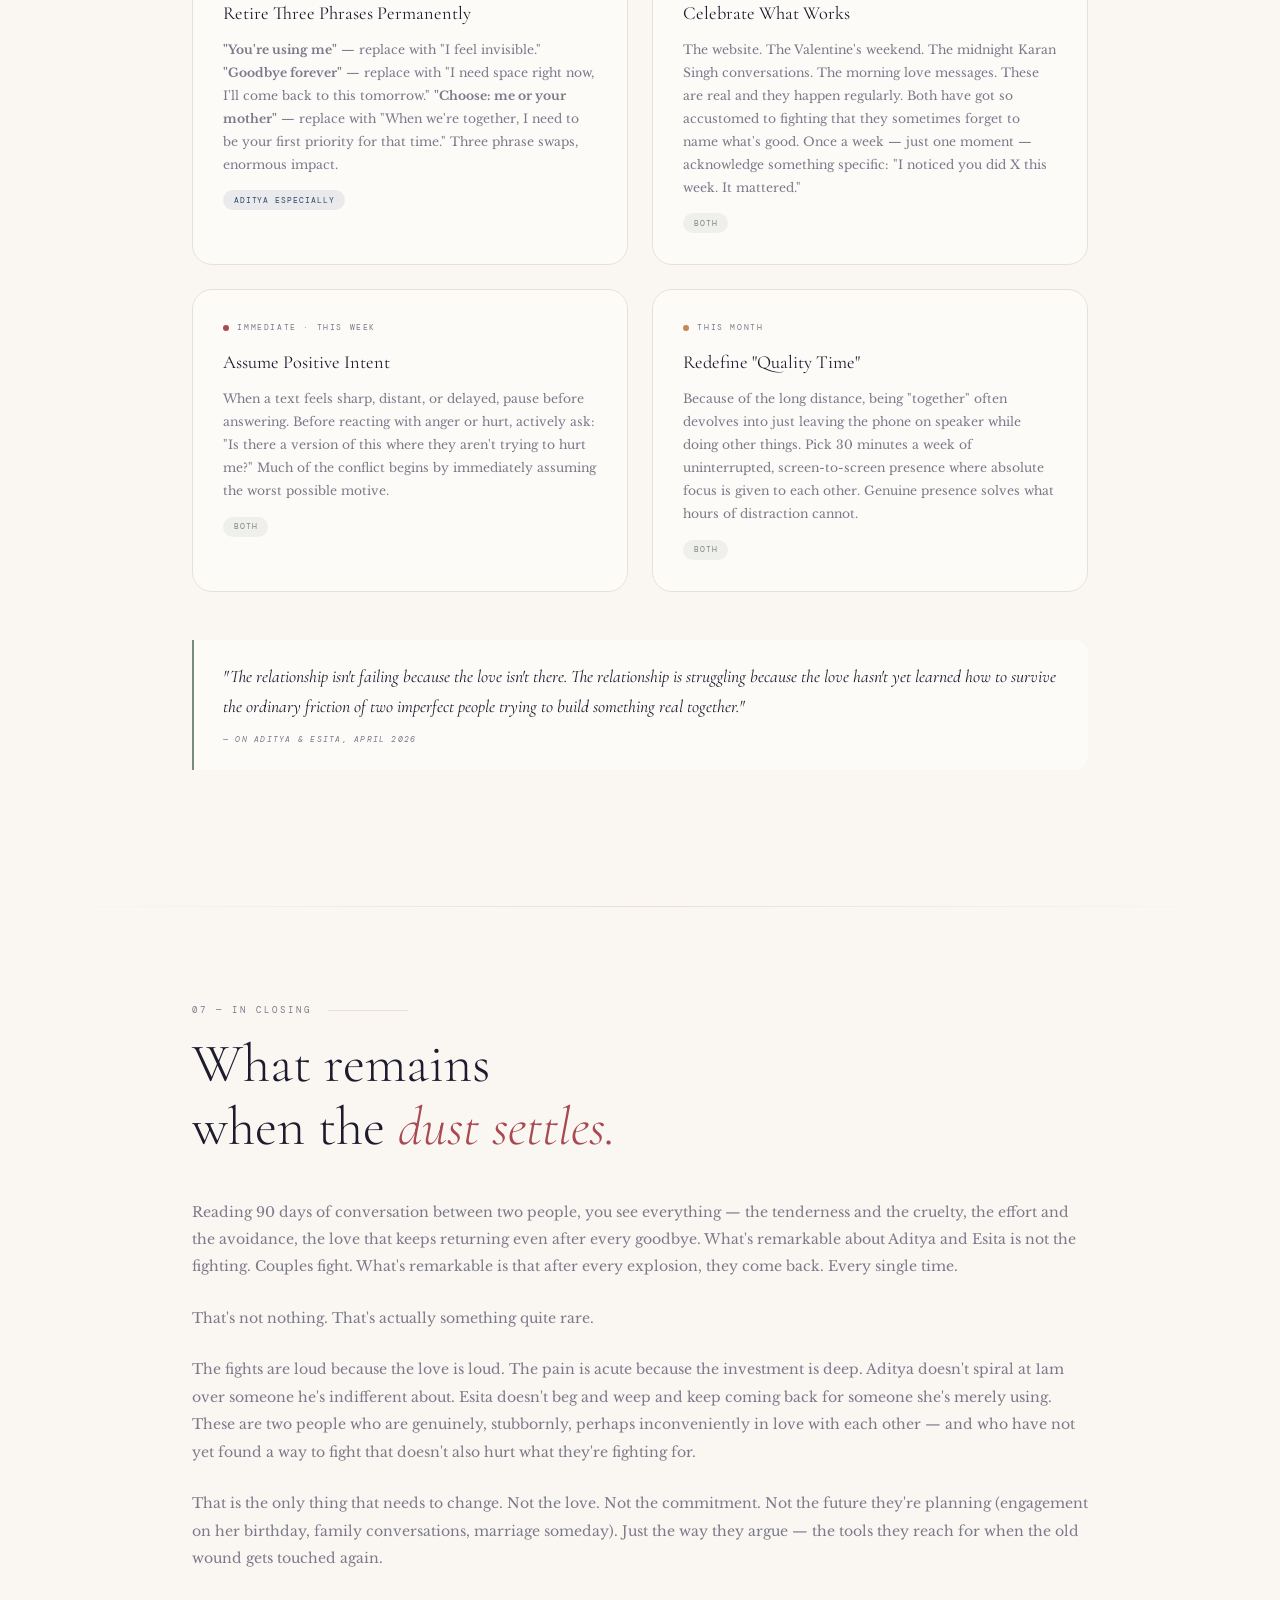
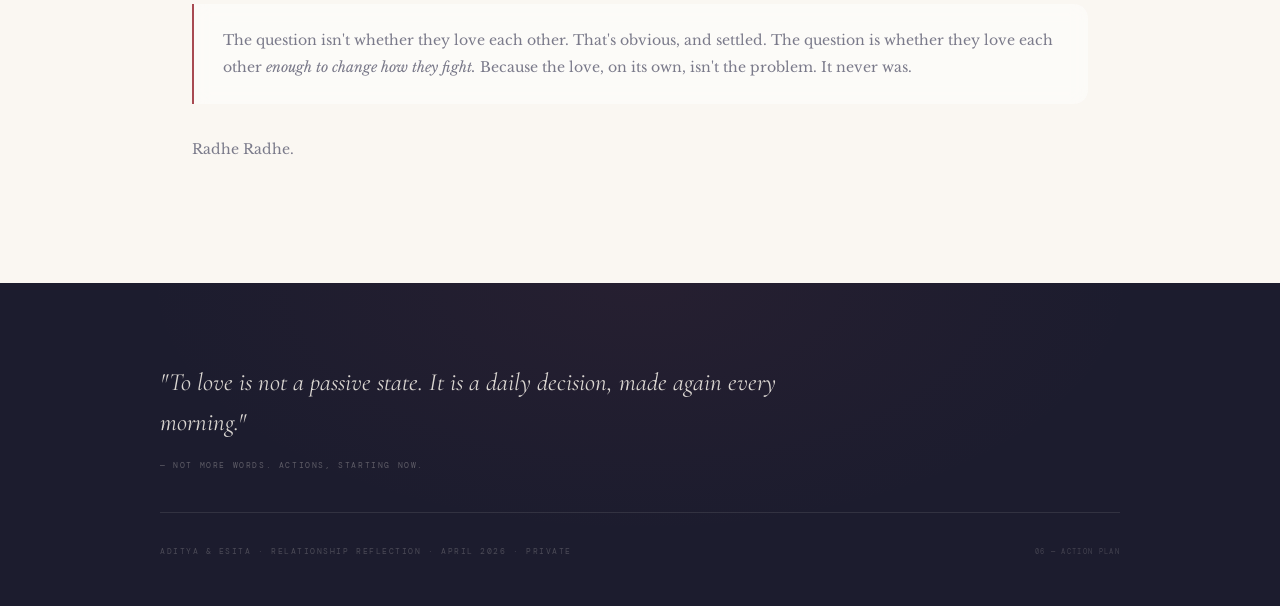
==== commit 3ea85437: "Refactor: remove suggestions page and clean up repo" ====
--- a/actions.html
+++ b/actions.html
@@ -15,7 +15,7 @@
     <div id="progress-bar"></div>
 
     <nav>
-      <span class="nav-title">A · E — Reflection</span>
+      <span class="nav-title">Reflection</span>
       <ul class="nav-links">
         <li><a href="index.html">Home</a></li>
         <li><a href="overview.html">Overview</a></li>
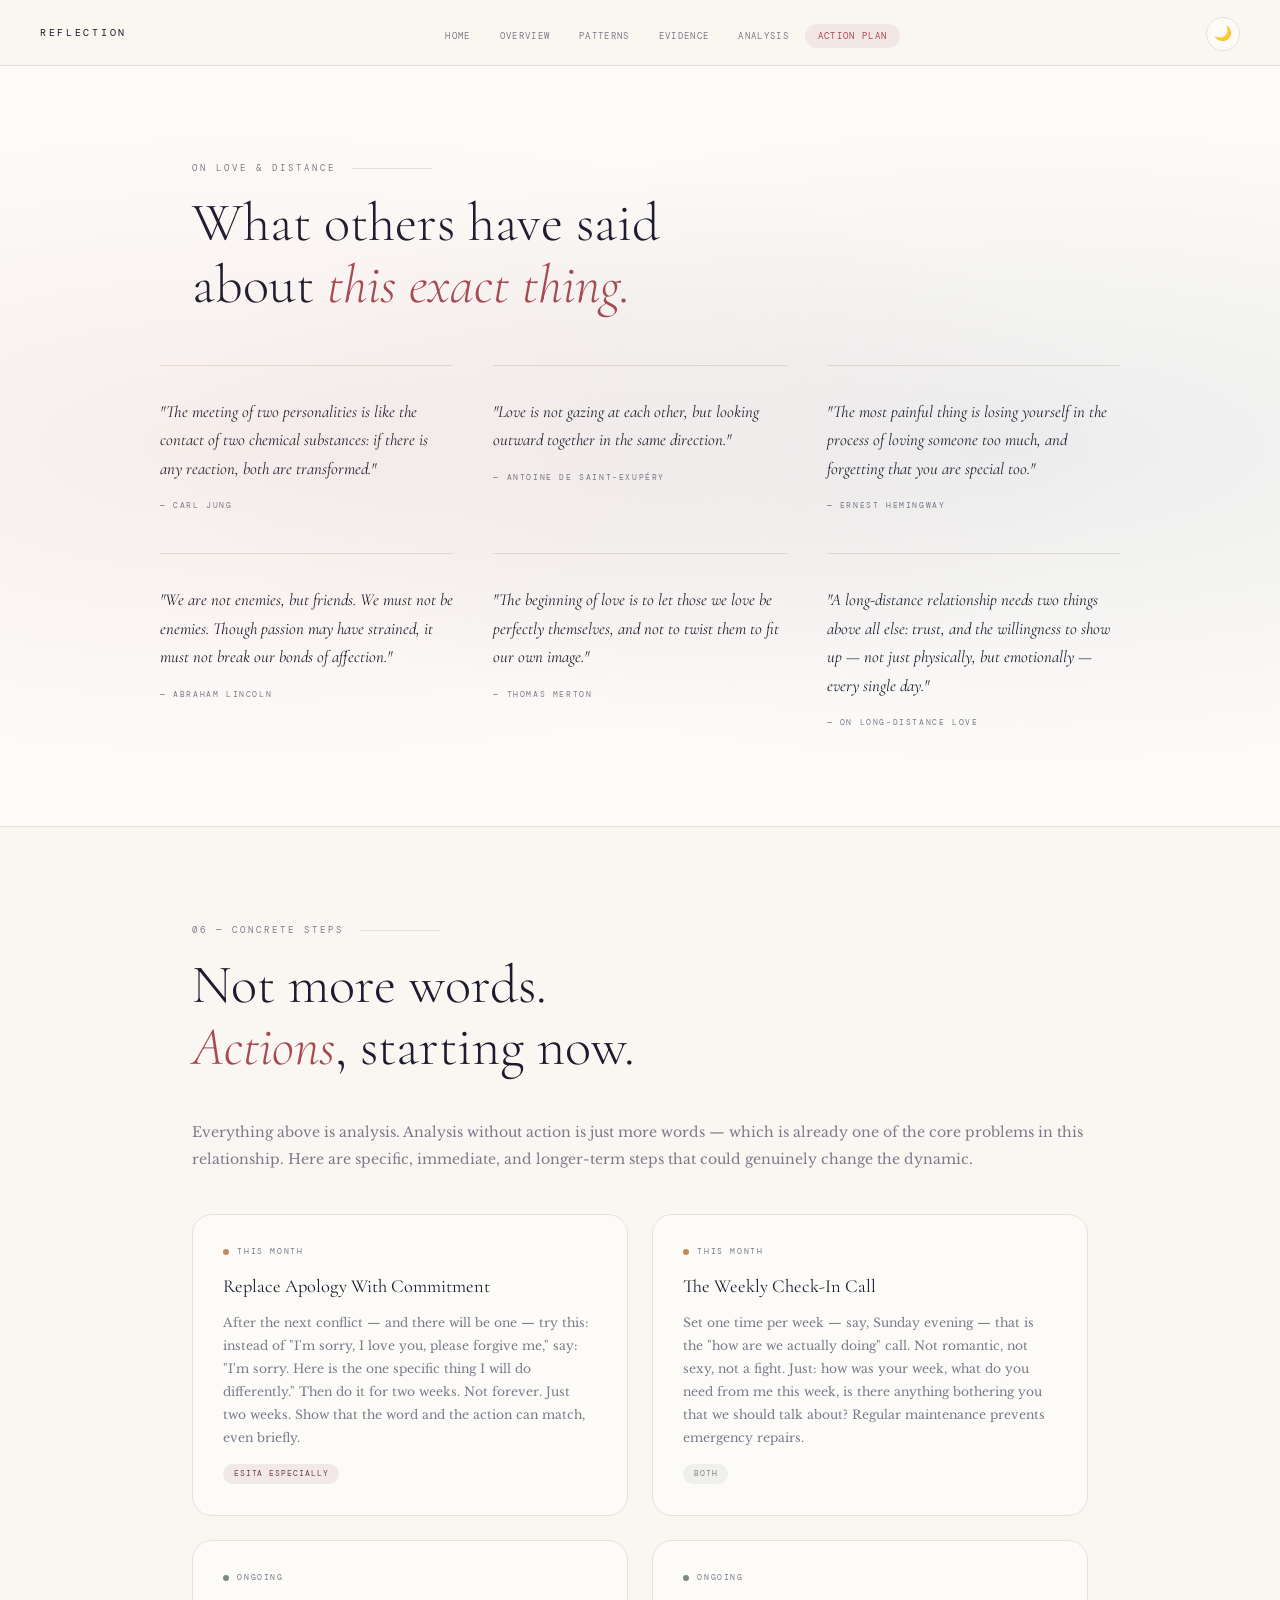
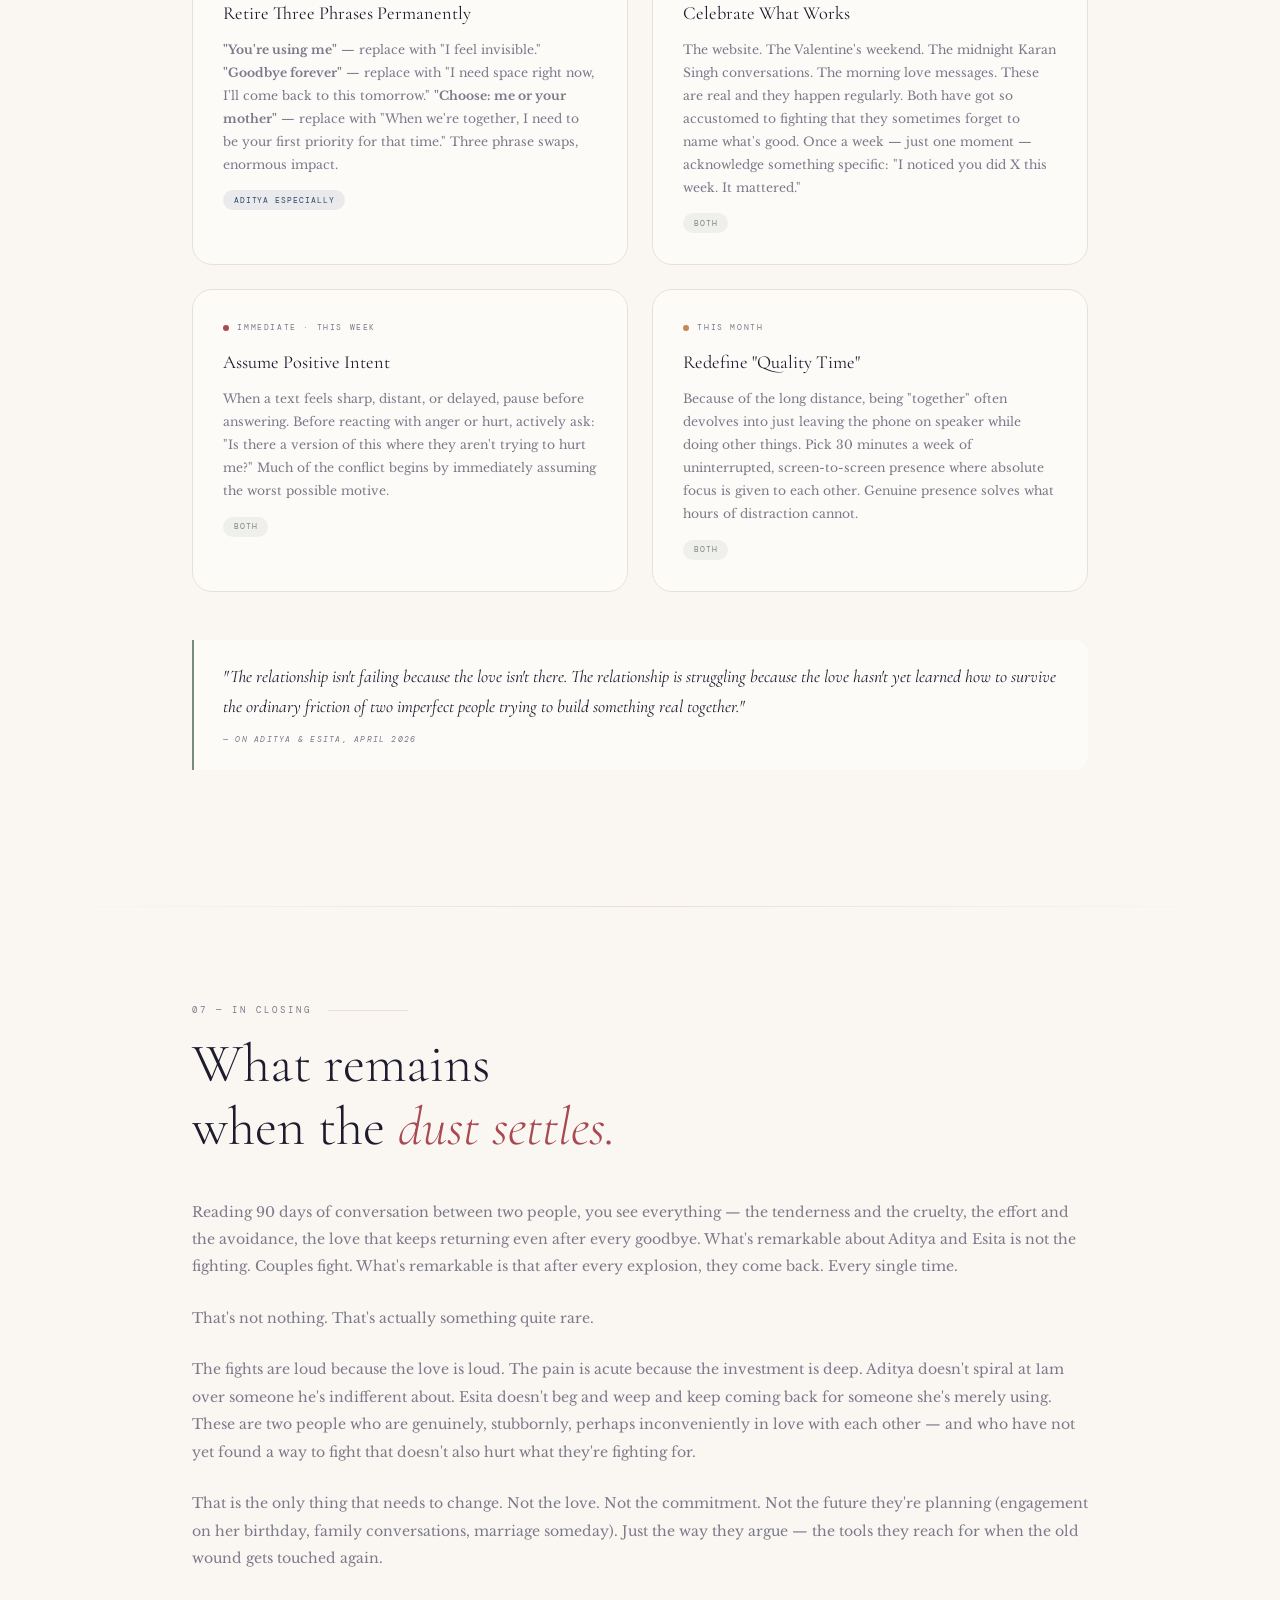
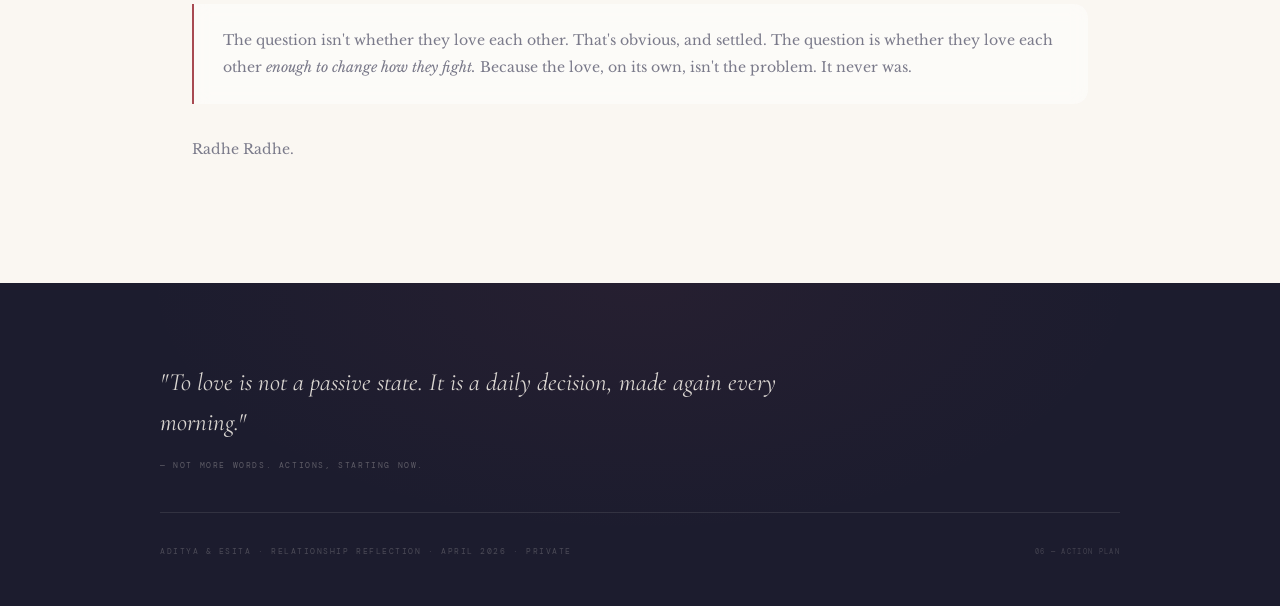
==== commit 433f4507: "commit" ====
--- a/actions.html
+++ b/actions.html
@@ -22,7 +22,7 @@
         <li><a href="patterns.html">Patterns</a></li>
         <li><a href="evidence.html">Evidence</a></li>
         <li><a href="analysis.html">Analysis</a></li>
-        <li><a href="suggestions.html">Suggestions</a></li>
+
         <li><a href="actions.html">Action Plan</a></li>
       </ul>
       <div class="nav-controls">
@@ -48,7 +48,7 @@
       <a href="patterns.html">Patterns</a>
       <a href="evidence.html">Evidence</a>
       <a href="analysis.html">Analysis</a>
-      <a href="suggestions.html">Suggestions</a>
+
       <a href="actions.html">Action Plan</a>
     </div>
 
@@ -294,7 +294,7 @@
             <a href="patterns.html">Patterns</a>
             <a href="evidence.html">Evidence</a>
             <a href="analysis.html">Analysis</a>
-            <a href="suggestions.html">Suggestions</a>
+
             <a href="actions.html">Action Plan</a>
           </nav>
         </div>
